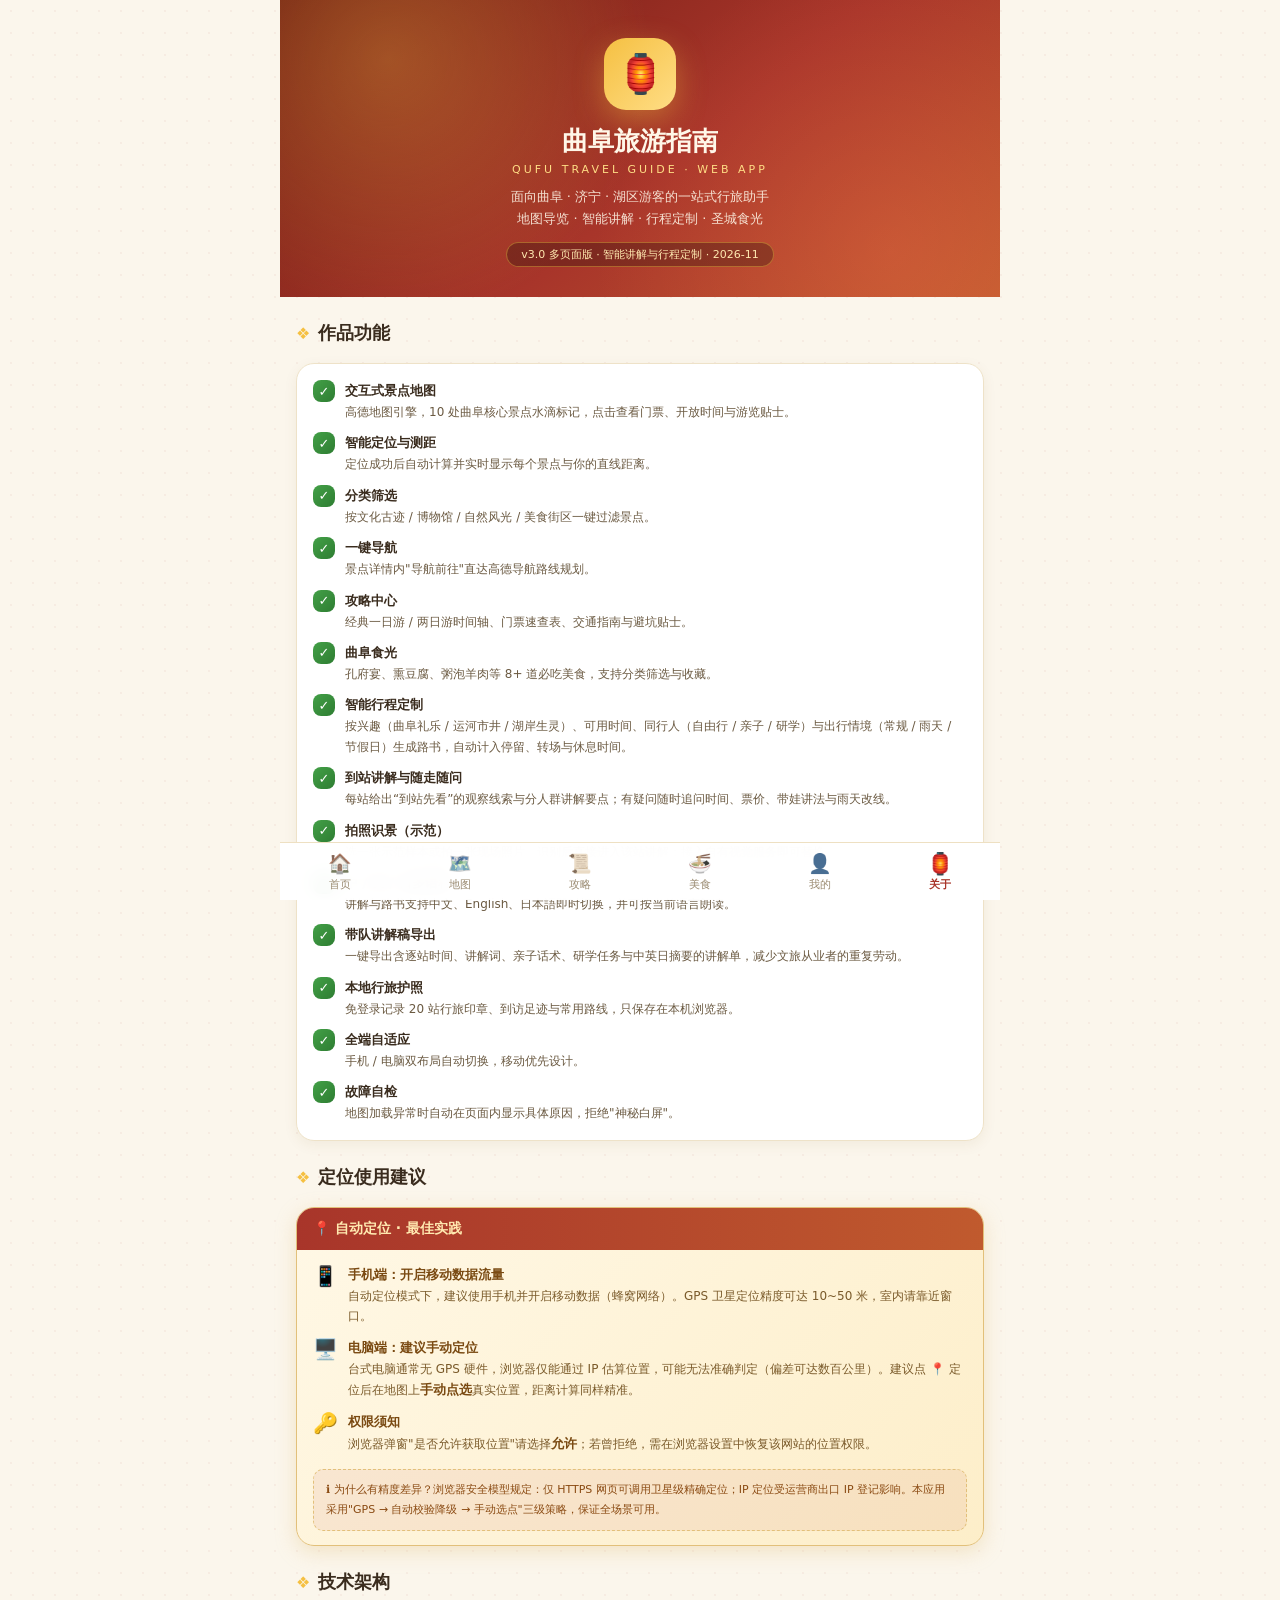
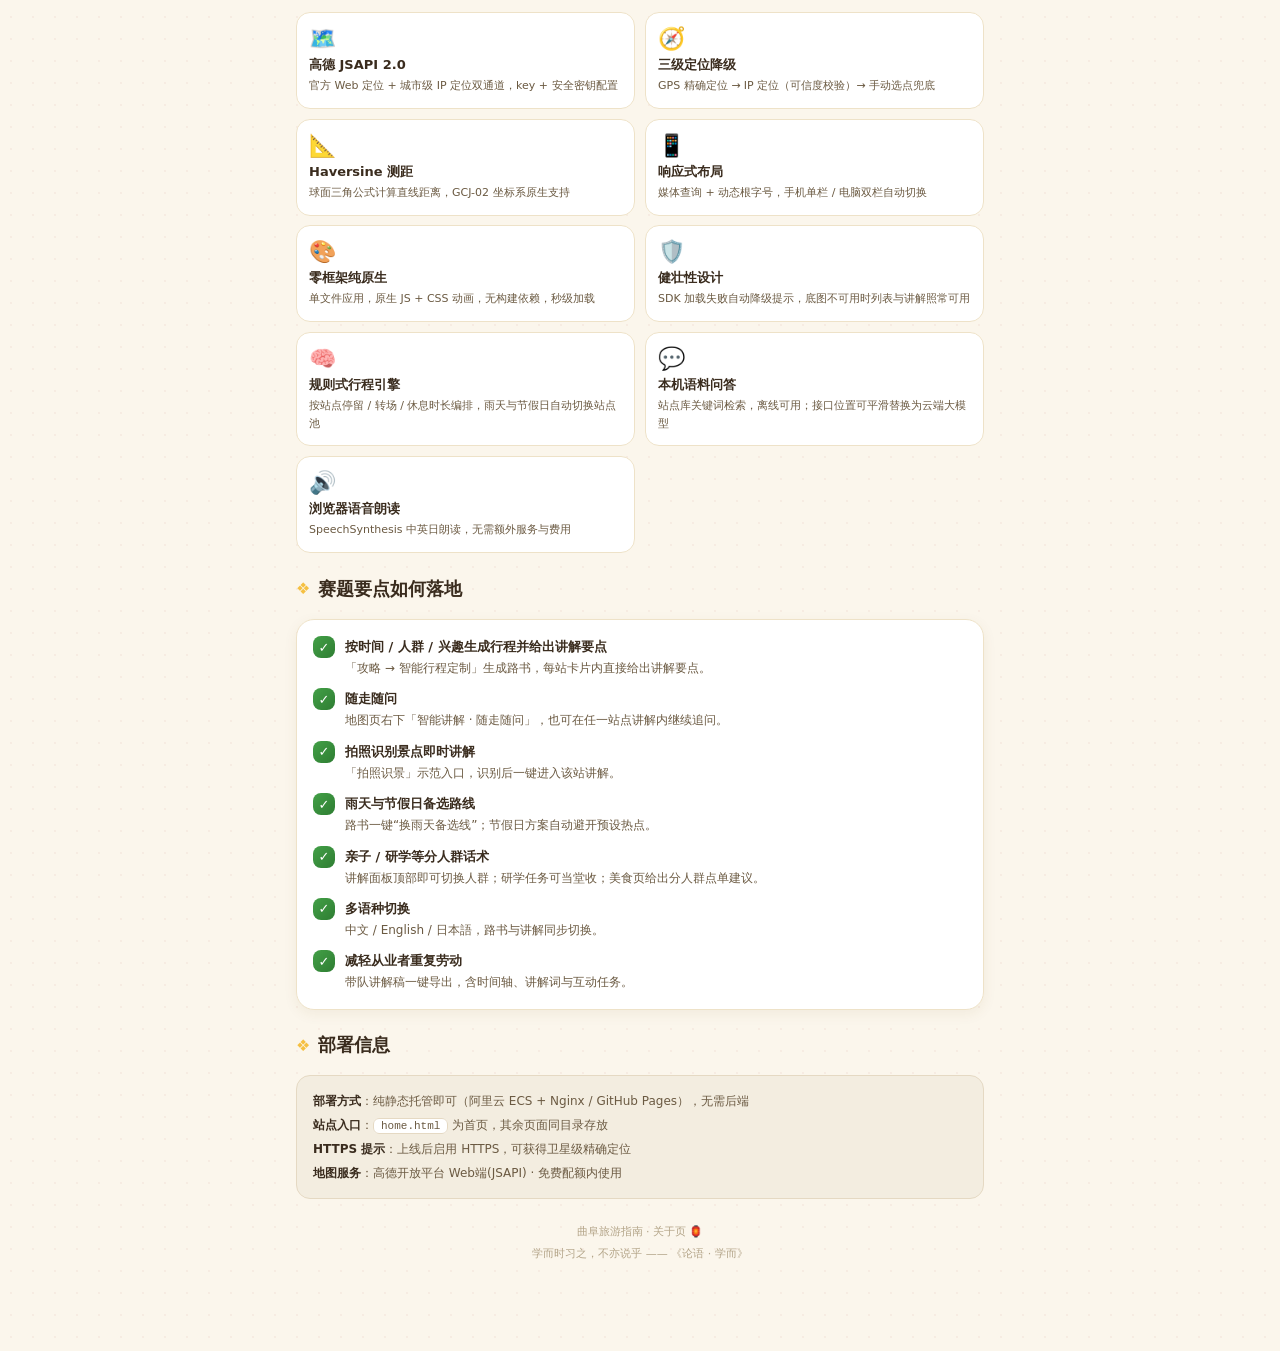
==== about.html @ 4a1972a7 "Add files via upload" ====
<!DOCTYPE html>
<html lang="zh-CN">
<head>
<meta charset="UTF-8">
<meta name="viewport" content="width=device-width,initial-scale=1,maximum-scale=1,user-scalable=no">
<title>关于作品 · 曲阜旅游指南</title>
<style>
  :root {
    --gold: #f5c042;
    --gold2: #ffdd85;
    --red: #a8352a;
    --ink: #3a2c1e;
    --paper: #fbf6ec;
  }
  * { margin: 0; padding: 0; box-sizing: border-box; -webkit-tap-highlight-color: transparent; }
  body {
    font-family: system-ui, -apple-system, "PingFang SC", "Microsoft YaHei", sans-serif;
    background: var(--paper); color: var(--ink);
    max-width: 560px; margin: 0 auto; min-height: 100vh; padding-bottom: 76px;
    background-image: radial-gradient(rgba(168, 53, 42, .05) 1px, transparent 1px);
    background-size: 22px 22px;
  }
  .hero {
    background: linear-gradient(140deg, #6e1a12, #a8352a 55%, #c05a2e);
    color: #fff7e8; padding: 38px 20px 30px; position: relative; overflow: hidden; text-align: center;
  }
  .hero::before {
    content: ""; position: absolute; inset: 0;
    background:
      radial-gradient(circle at 15% 20%, rgba(245, 192, 66, .3), transparent 40%),
      radial-gradient(circle at 85% 85%, rgba(255, 120, 80, .25), transparent 45%);
  }
  .hero > * { position: relative; }
  .hero .logo {
    width: 72px; height: 72px; margin: 0 auto; border-radius: 22px; font-size: 38px;
    display: grid; place-items: center;
    background: linear-gradient(135deg, var(--gold), var(--gold2));
    box-shadow: 0 10px 30px rgba(245, 192, 66, .4);
    animation: breathe 3s ease-in-out infinite;
  }
  @keyframes breathe { 0%,100% { transform: scale(1); } 50% { transform: scale(1.06); } }
  .hero h1 { margin-top: 14px; font-size: 26px; font-weight: 900; }
  .hero .en { margin-top: 4px; font-size: 11px; letter-spacing: 3px; color: var(--gold2); }
  .hero .desc { margin-top: 10px; font-size: 13px; opacity: .88; line-height: 1.7; }
  .hero .ver {
    display: inline-block; margin-top: 12px; font-size: 11px; padding: 4px 14px; border-radius: 999px;
    background: rgba(0, 0, 0, .25); border: 1px solid rgba(245, 192, 66, .4); color: #ffe9b0;
  }
  .sect { padding: 24px 16px 8px; display: flex; align-items: center; gap: 8px; }
  .sect h2 { font-size: 18px; font-weight: 900; }
  .sect .orn { color: var(--gold); }
  .card {
    margin: 10px 16px 0; background: #fff; border: 1px solid #eee2c8; border-radius: 18px;
    padding: 16px; box-shadow: 0 4px 14px rgba(120, 80, 30, .07); animation: pop .5s both;
  }
  @keyframes pop { from { transform: scale(.96); opacity: 0; } to { transform: scale(1); opacity: 1; } }
  .feat-list { display: grid; gap: 10px; }
  .feat-list .fi { display: flex; gap: 10px; align-items: flex-start; }
  .feat-list .fi .ck {
    flex: none; width: 22px; height: 22px; border-radius: 8px; display: grid; place-items: center;
    background: linear-gradient(135deg, #43a047, #2e7d32); color: #fff; font-size: 13px; font-weight: 900;
  }
  .feat-list .fi b { font-size: 13px; }
  .feat-list .fi p { font-size: 12px; color: #6b5a42; line-height: 1.7; margin-top: 2px; }
  /* 定位建议大卡 */
  .locbox {
    margin: 10px 16px 0; border-radius: 18px; overflow: hidden;
    background: linear-gradient(135deg, #fff8e6, #fdeec9); border: 1.5px solid #e2c07a;
    box-shadow: 0 6px 20px rgba(226, 192, 122, .35); animation: pop .5s .15s both;
  }
  .locbox .lh {
    padding: 12px 16px; display: flex; align-items: center; gap: 8px;
    background: linear-gradient(90deg, var(--red), #c05a2e); color: #ffe9b0; font-weight: 800; font-size: 14px;
  }
  .locbox .lb { padding: 14px 16px; display: grid; gap: 10px; }
  .locbox .li { display: flex; gap: 10px; }
  .locbox .li .e { flex: none; font-size: 20px; }
  .locbox .li b { font-size: 13px; color: #7a4a12; }
  .locbox .li p { font-size: 12px; color: #7a5a2a; line-height: 1.7; margin-top: 2px; }
  .locbox .why {
    margin: 0 16px 14px; padding: 10px 12px; border-radius: 10px; font-size: 11px; line-height: 1.8;
    background: rgba(168, 53, 42, .07); color: #8a4a12; border: 1px dashed #e2c07a;
  }
  /* 技术架构 */
  .tech { display: grid; grid-template-columns: 1fr 1fr; gap: 10px; margin: 10px 16px 0; }
  .tch {
    background: #fff; border: 1px solid #eee2c8; border-radius: 14px; padding: 13px 12px;
    animation: pop .5s both;
  }
  .tch .e { font-size: 22px; }
  .tch b { display: block; margin-top: 5px; font-size: 13px; }
  .tch p { margin-top: 3px; font-size: 11px; color: #6b5a42; line-height: 1.6; }
  .deploy {
    margin: 10px 16px 0; padding: 13px 16px; border-radius: 14px; font-size: 12px; line-height: 2;
    background: #f3ede0; border: 1px solid #e5d9c3; color: #6b5a42;
  }
  .deploy b { color: var(--ink); }
  .deploy code {
    background: #fff; padding: 1px 7px; border-radius: 6px; border: 1px solid #e5d9c3; font-size: 11px;
  }
  .foot-note { text-align: center; font-size: 11px; color: #b3a488; padding: 22px 0 10px; line-height: 2; }
  /* 底部导航 */
  .tabbar {
    position: fixed; bottom: 0; left: 50%; transform: translateX(-50%);
    width: 100%; max-width: 560px;
    display: grid; grid-template-columns: repeat(6, 1fr);
    background: rgba(255, 255, 255, .96); backdrop-filter: blur(10px);
    border-top: 1px solid #eee0c2; z-index: 99;
  }
  .tabbar a { text-align: center; padding: 9px 0 8px; text-decoration: none; color: #9a8a70; font-size: 11px; }
  .tabbar a span { display: block; font-size: 19px; margin-bottom: 2px; filter: grayscale(60%); }
  .tabbar a.on { color: var(--red); font-weight: 700; }
  .tabbar a.on span { filter: none; transform: scale(1.12); }
  @media (min-width: 1024px) {
    body { max-width: 720px; }
    .tabbar { max-width: 720px; }
  }
</style>
<link rel="stylesheet" href="./rufu.css">
<script defer src="./rufu.js"></script>
</head>
<body>

<header class="hero">
  <div class="logo">🏮</div>
  <h1>曲阜旅游指南</h1>
  <div class="en">QUFU TRAVEL GUIDE · WEB APP</div>
  <div class="desc">面向曲阜 · 济宁 · 湖区游客的一站式行旅助手<br>地图导览 · 智能讲解 · 行程定制 · 圣城食光</div>
  <div class="ver">v3.0 多页面版 · 智能讲解与行程定制 · 2026-11</div>
</header>

<div class="sect"><span class="orn">❖</span><h2>作品功能</h2></div>
<div class="card" style="animation-delay:.1s">
  <div class="feat-list">
    <div class="fi"><span class="ck">✓</span><div><b>交互式景点地图</b><p>高德地图引擎，10 处曲阜核心景点水滴标记，点击查看门票、开放时间与游览贴士。</p></div></div>
    <div class="fi"><span class="ck">✓</span><div><b>智能定位与测距</b><p>定位成功后自动计算并实时显示每个景点与你的直线距离。</p></div></div>
    <div class="fi"><span class="ck">✓</span><div><b>分类筛选</b><p>按文化古迹 / 博物馆 / 自然风光 / 美食街区一键过滤景点。</p></div></div>
    <div class="fi"><span class="ck">✓</span><div><b>一键导航</b><p>景点详情内"导航前往"直达高德导航路线规划。</p></div></div>
    <div class="fi"><span class="ck">✓</span><div><b>攻略中心</b><p>经典一日游 / 两日游时间轴、门票速查表、交通指南与避坑贴士。</p></div></div>
    <div class="fi"><span class="ck">✓</span><div><b>曲阜食光</b><p>孔府宴、熏豆腐、粥泡羊肉等 8+ 道必吃美食，支持分类筛选与收藏。</p></div></div>
    <div class="fi"><span class="ck">✓</span><div><b>智能行程定制</b><p>按兴趣（曲阜礼乐 / 运河市井 / 湖岸生灵）、可用时间、同行人（自由行 / 亲子 / 研学）与出行情境（常规 / 雨天 / 节假日）生成路书，自动计入停留、转场与休息时间。</p></div></div>
    <div class="fi"><span class="ck">✓</span><div><b>到站讲解与随走随问</b><p>每站给出“到站先看”的观察线索与分人群讲解要点；有疑问随时追问时间、票价、带娃讲法与雨天改线。</p></div></div>
    <div class="fi"><span class="ck">✓</span><div><b>拍照识景（示范）</b><p>选一张示范样本或拍一张现场照片，识别后直接进入该站讲解；接入自有视觉服务即可替换。</p></div></div>
    <div class="fi"><span class="ck">✓</span><div><b>中 / 英 / 日多语种</b><p>讲解与路书支持中文、English、日本語即时切换，并可按当前语言朗读。</p></div></div>
    <div class="fi"><span class="ck">✓</span><div><b>带队讲解稿导出</b><p>一键导出含逐站时间、讲解词、亲子话术、研学任务与中英日摘要的讲解单，减少文旅从业者的重复劳动。</p></div></div>
    <div class="fi"><span class="ck">✓</span><div><b>本地行旅护照</b><p>免登录记录 20 站行旅印章、到访足迹与常用路线，只保存在本机浏览器。</p></div></div>
    <div class="fi"><span class="ck">✓</span><div><b>全端自适应</b><p>手机 / 电脑双布局自动切换，移动优先设计。</p></div></div>
    <div class="fi"><span class="ck">✓</span><div><b>故障自检</b><p>地图加载异常时自动在页面内显示具体原因，拒绝"神秘白屏"。</p></div></div>
  </div>
</div>

<div class="sect"><span class="orn">❖</span><h2>定位使用建议</h2></div>
<div class="locbox">
  <div class="lh">📍 自动定位 · 最佳实践</div>
  <div class="lb">
    <div class="li"><span class="e">📱</span><div><b>手机端：开启移动数据流量</b><p>自动定位模式下，建议使用手机并开启移动数据（蜂窝网络）。GPS 卫星定位精度可达 10~50 米，室内请靠近窗口。</p></div></div>
    <div class="li"><span class="e">🖥️</span><div><b>电脑端：建议手动定位</b><p>台式电脑通常无 GPS 硬件，浏览器仅能通过 IP 估算位置，可能无法准确判定（偏差可达数百公里）。建议点 📍 定位后在地图上<b>手动点选</b>真实位置，距离计算同样精准。</p></div></div>
    <div class="li"><span class="e">🔑</span><div><b>权限须知</b><p>浏览器弹窗"是否允许获取位置"请选择<b>允许</b>；若曾拒绝，需在浏览器设置中恢复该网站的位置权限。</p></div></div>
  </div>
  <div class="why">ℹ️ 为什么有精度差异？浏览器安全模型规定：仅 HTTPS 网页可调用卫星级精确定位；IP 定位受运营商出口 IP 登记影响。本应用采用"GPS → 自动校验降级 → 手动选点"三级策略，保证全场景可用。</div>
</div>

<div class="sect"><span class="orn">❖</span><h2>技术架构</h2></div>
<div class="tech">
  <div class="tch" style="animation-delay:.1s"><span class="e">🗺️</span><b>高德 JSAPI 2.0</b><p>官方 Web 定位 + 城市级 IP 定位双通道，key + 安全密钥配置</p></div>
  <div class="tch" style="animation-delay:.16s"><span class="e">🧭</span><b>三级定位降级</b><p>GPS 精确定位 → IP 定位（可信度校验）→ 手动选点兜底</p></div>
  <div class="tch" style="animation-delay:.22s"><span class="e">📐</span><b>Haversine 测距</b><p>球面三角公式计算直线距离，GCJ-02 坐标系原生支持</p></div>
  <div class="tch" style="animation-delay:.28s"><span class="e">📱</span><b>响应式布局</b><p>媒体查询 + 动态根字号，手机单栏 / 电脑双栏自动切换</p></div>
  <div class="tch" style="animation-delay:.34s"><span class="e">🎨</span><b>零框架纯原生</b><p>单文件应用，原生 JS + CSS 动画，无构建依赖，秒级加载</p></div>
  <div class="tch" style="animation-delay:.4s"><span class="e">🛡️</span><b>健壮性设计</b><p>SDK 加载失败自动降级提示，底图不可用时列表与讲解照常可用</p></div>
  <div class="tch" style="animation-delay:.46s"><span class="e">🧠</span><b>规则式行程引擎</b><p>按站点停留 / 转场 / 休息时长编排，雨天与节假日自动切换站点池</p></div>
  <div class="tch" style="animation-delay:.52s"><span class="e">💬</span><b>本机语料问答</b><p>站点库关键词检索，离线可用；接口位置可平滑替换为云端大模型</p></div>
  <div class="tch" style="animation-delay:.58s"><span class="e">🔊</span><b>浏览器语音朗读</b><p>SpeechSynthesis 中英日朗读，无需额外服务与费用</p></div>
</div>

<div class="sect"><span class="orn">❖</span><h2>赛题要点如何落地</h2></div>
<div class="card" style="animation-delay:.2s">
  <div class="feat-list">
    <div class="fi"><span class="ck">✓</span><div><b>按时间 / 人群 / 兴趣生成行程并给出讲解要点</b><p>「攻略 → 智能行程定制」生成路书，每站卡片内直接给出讲解要点。</p></div></div>
    <div class="fi"><span class="ck">✓</span><div><b>随走随问</b><p>地图页右下「智能讲解 · 随走随问」，也可在任一站点讲解内继续追问。</p></div></div>
    <div class="fi"><span class="ck">✓</span><div><b>拍照识别景点即时讲解</b><p>「拍照识景」示范入口，识别后一键进入该站讲解。</p></div></div>
    <div class="fi"><span class="ck">✓</span><div><b>雨天与节假日备选路线</b><p>路书一键“换雨天备选线”；节假日方案自动避开预设热点。</p></div></div>
    <div class="fi"><span class="ck">✓</span><div><b>亲子 / 研学等分人群话术</b><p>讲解面板顶部即可切换人群；研学任务可当堂收；美食页给出分人群点单建议。</p></div></div>
    <div class="fi"><span class="ck">✓</span><div><b>多语种切换</b><p>中文 / English / 日本語，路书与讲解同步切换。</p></div></div>
    <div class="fi"><span class="ck">✓</span><div><b>减轻从业者重复劳动</b><p>带队讲解稿一键导出，含时间轴、讲解词与互动任务。</p></div></div>
  </div>
</div>

<div class="sect"><span class="orn">❖</span><h2>部署信息</h2></div>
<div class="deploy">
  <b>部署方式</b>：纯静态托管即可（阿里云 ECS + Nginx / GitHub Pages），无需后端<br>
  <b>站点入口</b>：<code>home.html</code> 为首页，其余页面同目录存放<br>
  <b>HTTPS 提示</b>：上线后启用 HTTPS，可获得卫星级精确定位<br>
  <b>地图服务</b>：高德开放平台 Web端(JSAPI) · 免费配额内使用
</div>

<div class="foot-note">
  曲阜旅游指南 · 关于页 🏮<br>
  学而时习之，不亦说乎 —— 《论语 · 学而》
</div>

<nav class="tabbar">
  <a href="./home.html"><span>🏠</span>首页</a>
  <a href="./map.html"><span>🗺️</span>地图</a>
  <a href="./guide.html"><span>📜</span>攻略</a>
  <a href="./food.html"><span>🍜</span>美食</a>
  <a href="./me.html"><span>👤</span>我的</a>
  <a class="on" href="./about.html"><span>🏮</span>关于</a>
</nav>

</body>
</html>
---- rufu.css ----
/* ============================================================
   运河儒风 · 智能讲解与行程定制
   配色继承原版红金体系，仅新增 rf- 前缀组件，不改动原有样式
   ============================================================ */
:root {
  --rf-ink: var(--ink, #231a1a);
  --rf-red-deep: var(--red-deep, #8f1d22);
  --rf-red: var(--red, #b8352e);
  --rf-gold: var(--gold, #f5c042);
  --rf-gold-deep: var(--gold-deep, #c9932a);
  --rf-paper: var(--paper, #fbf6ec);
  --rf-shadow: 0 6px 24px rgba(35, 26, 26, .14);
}

@keyframes rfUp { from { opacity: 0; transform: translateY(14px); } to { opacity: 1; transform: none; } }
@keyframes rfPulse { 0%, 100% { box-shadow: 0 0 0 0 rgba(245, 192, 66, .55); } 50% { box-shadow: 0 0 0 12px rgba(245, 192, 66, 0); } }
@keyframes rfShine { from { background-position: -160% 0; } to { background-position: 260% 0; } }
@keyframes rfDot { 0%, 80%, 100% { opacity: .25; } 40% { opacity: 1; } }

.rf-in { animation: rfUp .5s both; }

/* ---------- 板块标题 ---------- */
.rf-head {
  display: flex; align-items: center; gap: 8px;
  margin: 22px 16px 10px; color: var(--rf-red-deep);
}
.rf-head .orn { color: var(--rf-gold-deep); font-size: 13px; }
.rf-head h2 { font-size: 18px; letter-spacing: 1px; font-family: "STKaiti", "KaiTi", serif; }
.rf-head .aside { margin-left: auto; font-size: 11px; color: #9c8a6a; }

/* ---------- 通用面板 ---------- */
.rf-panel {
  margin: 0 16px; padding: 16px;
  background: #fff;
  border: 1px solid rgba(201, 147, 42, .35);
  border-radius: 16px;
  box-shadow: var(--rf-shadow);
  position: relative;
  overflow: hidden;
}
.rf-panel::before {
  content: ""; position: absolute; inset: 0 auto 0 0; width: 4px;
  background: linear-gradient(180deg, var(--rf-red), var(--rf-gold));
}
.rf-panel + .rf-panel { margin-top: 12px; }
.rf-panel h3 { font-size: 15px; margin-bottom: 4px; }
.rf-muted { font-size: 12px; color: #8a7c66; line-height: 1.7; }
.rf-note {
  margin-top: 12px; padding: 10px 12px; font-size: 11.5px; line-height: 1.7;
  color: #7c6b52; background: rgba(245, 192, 66, .12);
  border-left: 3px solid var(--rf-gold); border-radius: 0 8px 8px 0;
}

/* ---------- 表单 ---------- */
.rf-form { display: grid; grid-template-columns: repeat(2, minmax(0, 1fr)); gap: 10px; margin-top: 12px; }
.rf-field { display: flex; flex-direction: column; gap: 5px; }
.rf-field > span { font-size: 11.5px; color: #96866c; letter-spacing: .5px; }
.rf-field select, .rf-field input {
  width: 100%; padding: 10px 12px; font: inherit; font-size: 13.5px;
  color: var(--rf-ink); background: var(--rf-paper);
  border: 1px solid rgba(201, 147, 42, .45); border-radius: 10px;
  -webkit-appearance: none; appearance: none;
}
.rf-field select:focus, .rf-field input:focus { outline: 2px solid rgba(184, 53, 46, .35); }

/* ---------- 按钮 ---------- */
.rf-btn {
  display: inline-flex; align-items: center; justify-content: center; gap: 6px;
  padding: 11px 16px; font: inherit; font-size: 13.5px; font-weight: 600;
  color: #fff; text-decoration: none; border: 0; border-radius: 999px; cursor: pointer;
  background: linear-gradient(135deg, var(--rf-red-deep), var(--rf-red));
  box-shadow: 0 4px 14px rgba(143, 29, 34, .28);
  transition: transform .18s, box-shadow .18s;
}
.rf-btn:active { transform: scale(.97); }
.rf-btn.ghost {
  color: var(--rf-red-deep); background: #fff;
  border: 1px solid rgba(184, 53, 46, .4); box-shadow: none;
}
.rf-btn.gold {
  color: #4a2f00; background: linear-gradient(135deg, var(--rf-gold), #ffd97a);
  box-shadow: 0 4px 14px rgba(201, 147, 42, .3);
}
.rf-btn.mini { padding: 7px 12px; font-size: 12px; }
.rf-actions { display: flex; flex-wrap: wrap; gap: 8px; margin-top: 14px; }
.rf-go {
  grid-column: 1 / -1;
  padding: 13px; font-size: 15px; border-radius: 12px; position: relative; overflow: hidden;
}
.rf-go::after {
  content: ""; position: absolute; inset: 0;
  background: linear-gradient(100deg, transparent 20%, rgba(255, 255, 255, .45), transparent 80%);
  background-size: 200% 100%; animation: rfShine 2.6s linear infinite;
}

/* ---------- 快捷条件 ---------- */
.rf-quicks { display: flex; flex-wrap: wrap; gap: 6px; margin-top: 10px; }
.rf-chip {
  padding: 6px 12px; font-size: 12px; cursor: pointer;
  color: #8a5a2b; background: rgba(245, 192, 66, .14);
  border: 1px solid rgba(201, 147, 42, .5); border-radius: 999px;
  transition: all .2s;
}
.rf-chip.on { color: #fff; background: linear-gradient(135deg, var(--rf-red-deep), var(--rf-red)); border-color: transparent; }

/* ---------- 路书摘要 ---------- */
.rf-sum {
  display: flex; flex-wrap: wrap; gap: 8px; margin: 0 0 12px;
}
.rf-sum span {
  flex: 1 1 auto; min-width: 84px; padding: 10px 8px; text-align: center;
  background: linear-gradient(180deg, rgba(245, 192, 66, .18), rgba(245, 192, 66, .04));
  border: 1px solid rgba(201, 147, 42, .3); border-radius: 12px;
}
.rf-sum b { display: block; font-size: 17px; color: var(--rf-red-deep); }
.rf-sum i { font-style: normal; font-size: 11px; color: #8a7c66; }

/* ---------- 时间轴站点 ---------- */
.rf-tl { list-style: none; position: relative; padding-left: 26px; margin-top: 6px; }
.rf-tl::before {
  content: ""; position: absolute; left: 9px; top: 8px; bottom: 8px; width: 2px;
  background: linear-gradient(180deg, var(--rf-red), var(--rf-gold));
  opacity: .5;
}
.rf-stop {
  position: relative; margin-bottom: 12px; padding: 12px 14px;
  background: #fff; border: 1px solid rgba(201, 147, 42, .3); border-radius: 14px;
  box-shadow: 0 3px 12px rgba(35, 26, 26, .06);
}
.rf-stop::before {
  content: attr(data-i); position: absolute; left: -26px; top: 14px;
  width: 22px; height: 22px; line-height: 22px; text-align: center;
  font-size: 11px; font-weight: 700; color: #fff;
  background: linear-gradient(135deg, var(--rf-red-deep), var(--rf-red));
  border-radius: 50%; box-shadow: 0 0 0 3px rgba(245, 192, 66, .35);
}
.rf-stop h4 { font-size: 14.5px; display: flex; align-items: center; gap: 6px; }
.rf-stop h4 em { font-style: normal; font-size: 11px; font-weight: 500; color: #a08a63; margin-left: auto; }
.rf-tags { display: flex; flex-wrap: wrap; gap: 5px; margin: 7px 0; }
.rf-tag {
  padding: 3px 9px; font-size: 11px; border-radius: 999px;
  color: var(--rf-red-deep); background: rgba(184, 53, 46, .08);
  border: 1px solid rgba(184, 53, 46, .18);
}
.rf-tag.gold { color: #8a5a2b; background: rgba(245, 192, 66, .18); border-color: rgba(201, 147, 42, .35); }
.rf-stop p { font-size: 12.5px; line-height: 1.75; color: #4d4237; }

/* ---------- 讲解卡 ---------- */
.rf-say {
  margin-top: 9px; padding: 10px 12px; font-size: 12.5px; line-height: 1.8;
  color: #40342a; background: linear-gradient(135deg, rgba(143, 29, 34, .05), rgba(245, 192, 66, .1));
  border-radius: 10px; border: 1px dashed rgba(201, 147, 42, .5);
}
.rf-say b { color: var(--rf-red-deep); }
.rf-ask-row { display: flex; gap: 8px; margin-top: 10px; }
.rf-ask-row input { flex: 1; padding: 10px 12px; font: inherit; font-size: 13px; border: 1px solid rgba(201, 147, 42, .45); border-radius: 10px; background: var(--rf-paper); }
.rf-ans { margin-top: 10px; font-size: 12.5px; line-height: 1.85; }
.rf-ans .rf-dots { display: inline-block; }
.rf-ans .rf-dots i { display: inline-block; width: 5px; height: 5px; margin-left: 3px; background: var(--rf-gold-deep); border-radius: 50%; animation: rfDot 1.2s infinite; }
.rf-ans .rf-dots i:nth-child(2) { animation-delay: .2s; }
.rf-ans .rf-dots i:nth-child(3) { animation-delay: .4s; }

/* ---------- 分段切换 ---------- */
.rf-seg { display: flex; gap: 6px; flex-wrap: wrap; margin: 8px 0 4px; }
.rf-seg button {
  flex: 1 1 auto; padding: 8px 10px; font: inherit; font-size: 12.5px; cursor: pointer;
  color: #8a6a3b; background: #fff; border: 1px solid rgba(201, 147, 42, .45); border-radius: 10px;
}
.rf-seg button.on { color: #fff; background: linear-gradient(135deg, var(--rf-red-deep), var(--rf-red)); border-color: transparent; }

/* ---------- 收藏与进度 ---------- */
.rf-fav {
  margin-left: auto; padding: 4px 10px; font: inherit; font-size: 11.5px; cursor: pointer;
  color: var(--rf-gold-deep); background: #fff; border: 1px solid rgba(201, 147, 42, .5); border-radius: 999px;
}
.rf-fav.on { color: #fff; background: linear-gradient(135deg, var(--rf-gold-deep), var(--rf-gold)); border-color: transparent; }
.rf-bar { height: 8px; border-radius: 999px; background: rgba(143, 29, 34, .12); overflow: hidden; }
.rf-bar > i { display: block; height: 100%; width: 0; border-radius: 999px; background: linear-gradient(90deg, var(--rf-red), var(--rf-gold)); transition: width .6s; }
.rf-rows { margin-top: 10px; font-size: 12.5px; line-height: 2; color: #4d4237; }
.rf-rows em { font-style: normal; color: #a08a63; font-size: 11.5px; }

/* ---------- 拍照识景（示范样本） ---------- */
.rf-shots { display: grid; grid-template-columns: repeat(3, 1fr); gap: 8px; margin-top: 10px; }
.rf-shot {
  padding: 12px 6px; text-align: center; cursor: pointer; font-size: 11.5px; color: #6b5b45;
  background: linear-gradient(160deg, rgba(143, 29, 34, .08), rgba(245, 192, 66, .18));
  border: 1px solid rgba(201, 147, 42, .35); border-radius: 12px;
}
.rf-shot span { display: block; font-size: 26px; margin-bottom: 4px; }
.rf-shot.picked { outline: 2px solid var(--rf-red); }

/* ---------- 底部弹层 ---------- */
.rf-mask {
  position: fixed; inset: 0; z-index: 90; display: none;
  background: rgba(28, 18, 12, .5); backdrop-filter: blur(2px);
}
.rf-mask.show { display: block; animation: rfUp .22s; }
.rf-sheet {
  position: fixed; left: 0; right: 0; bottom: 0; z-index: 91;
  max-height: 86vh; overflow-y: auto; display: none;
  padding: 18px 18px calc(env(safe-area-inset-bottom) + 18px);
  background: var(--rf-paper); border-radius: 22px 22px 0 0;
  box-shadow: 0 -10px 40px rgba(35, 26, 26, .3);
}
.rf-sheet.show { display: block; animation: rfUp .3s; }
.rf-sheet h2 { font-size: 18px; font-family: "STKaiti", "KaiTi", serif; letter-spacing: 1px; }
.rf-sheet .rf-x {
  position: absolute; right: 12px; top: 12px; width: 32px; height: 32px;
  font: inherit; font-size: 15px; color: #8a7c66; cursor: pointer;
  background: #fff; border: 1px solid rgba(201, 147, 42, .4); border-radius: 50%;
}
.rf-seal {
  display: inline-block; margin-left: 8px; padding: 2px 8px; vertical-align: middle;
  font-size: 10.5px; color: #fff; letter-spacing: 1px;
  background: linear-gradient(135deg, var(--rf-red-deep), var(--rf-red)); border-radius: 4px;
}

/* ---------- 悬浮入口 ---------- */
.rf-fab {
  position: fixed; right: 14px; bottom: calc(env(safe-area-inset-bottom) + 84px); z-index: 40;
  padding: 13px 18px; font: inherit; font-size: 13.5px; font-weight: 600; color: #fff; cursor: pointer;
  background: linear-gradient(135deg, var(--rf-red-deep), var(--rf-red) 55%, var(--rf-gold-deep));
  border: 0; border-radius: 999px; box-shadow: 0 8px 22px rgba(143, 29, 34, .38);
  animation: rfPulse 2.8s infinite;
}
.rf-fab:active { transform: scale(.96); }

/* ---------- 首页新增卡片 ---------- */
.rf-newcard { position: relative; }
.rf-newcard::after {
  content: "NEW"; position: absolute; right: 12px; top: 12px;
  padding: 2px 7px; font-size: 10px; color: #fff; letter-spacing: 1px;
  background: linear-gradient(135deg, var(--rf-red-deep), var(--rf-gold-deep)); border-radius: 999px;
}

@media (min-width: 1024px) {
  .rf-sheet {
    left: 50%; right: auto; bottom: auto; top: 50%;
    width: 720px; max-height: 82vh;
    transform: translate(-50%, -50%); border-radius: 22px;
  }
  .rf-shots { grid-template-columns: repeat(6, 1fr); }
}
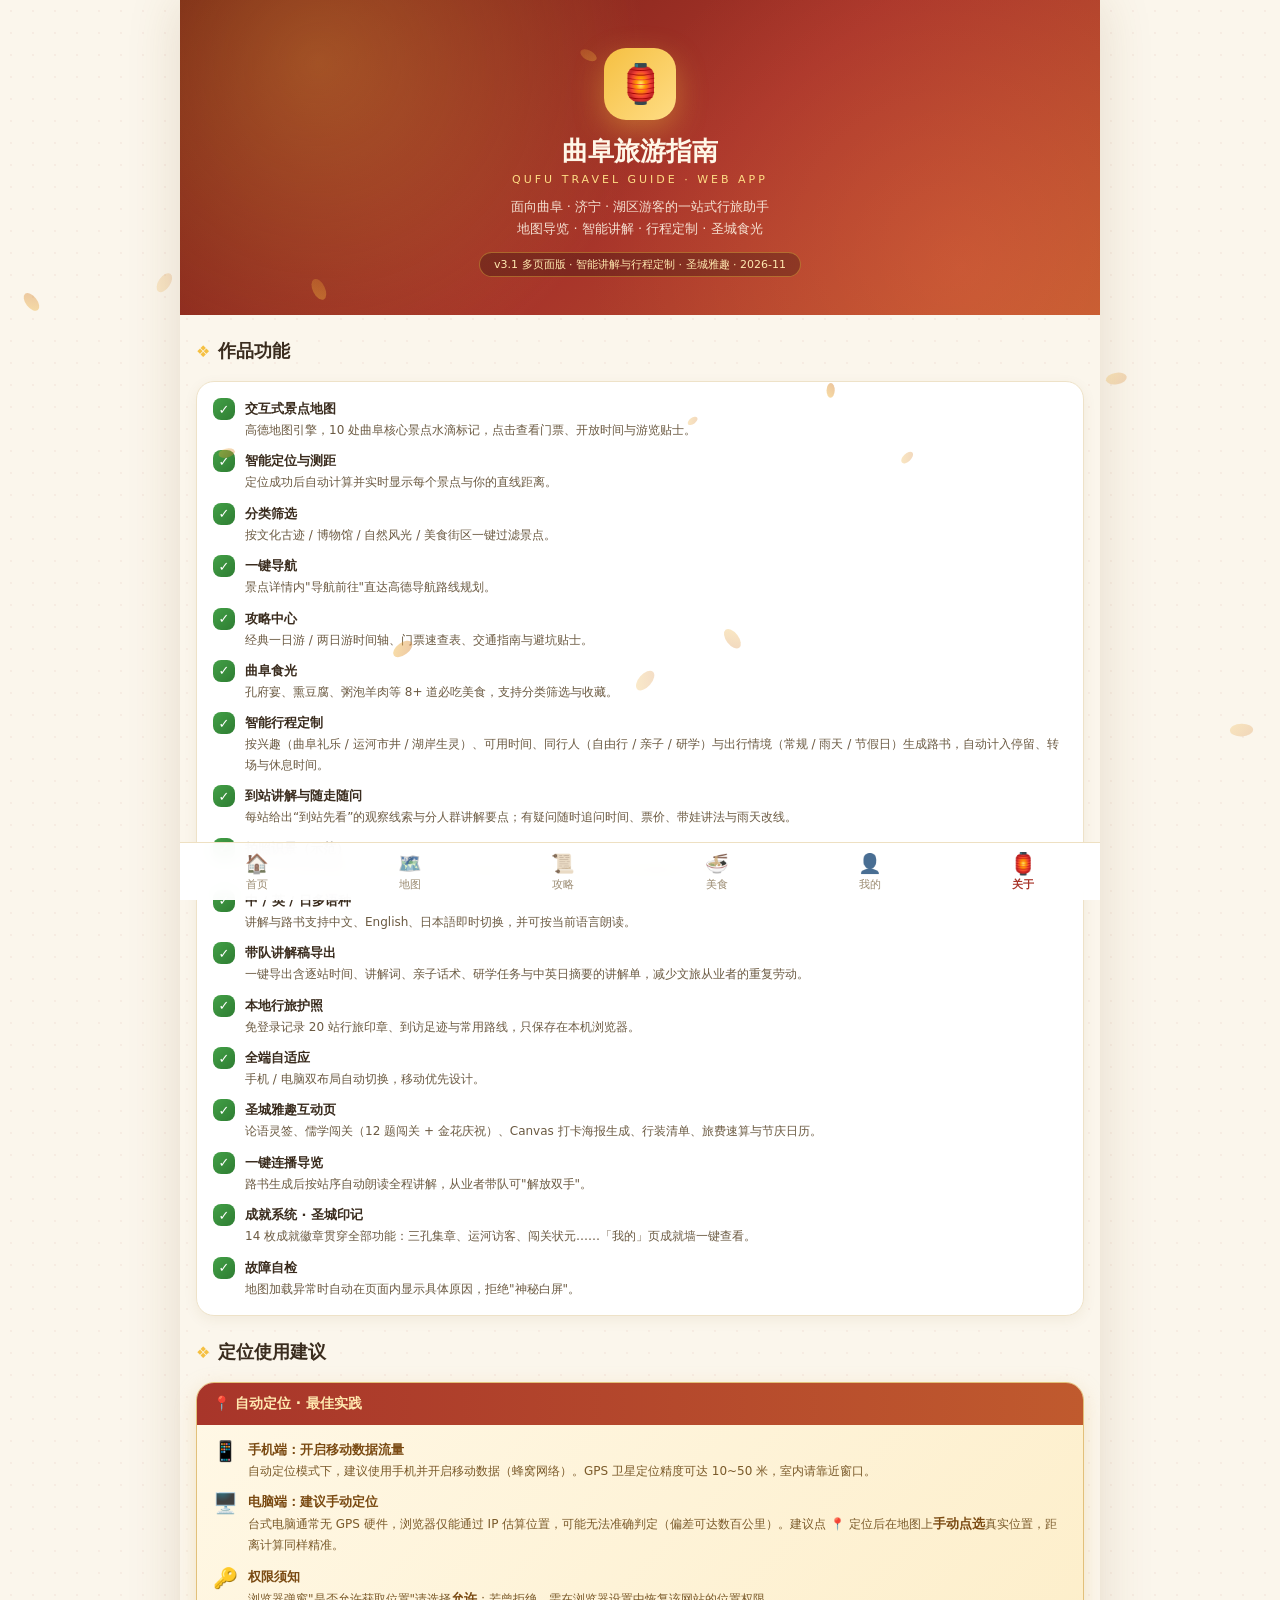
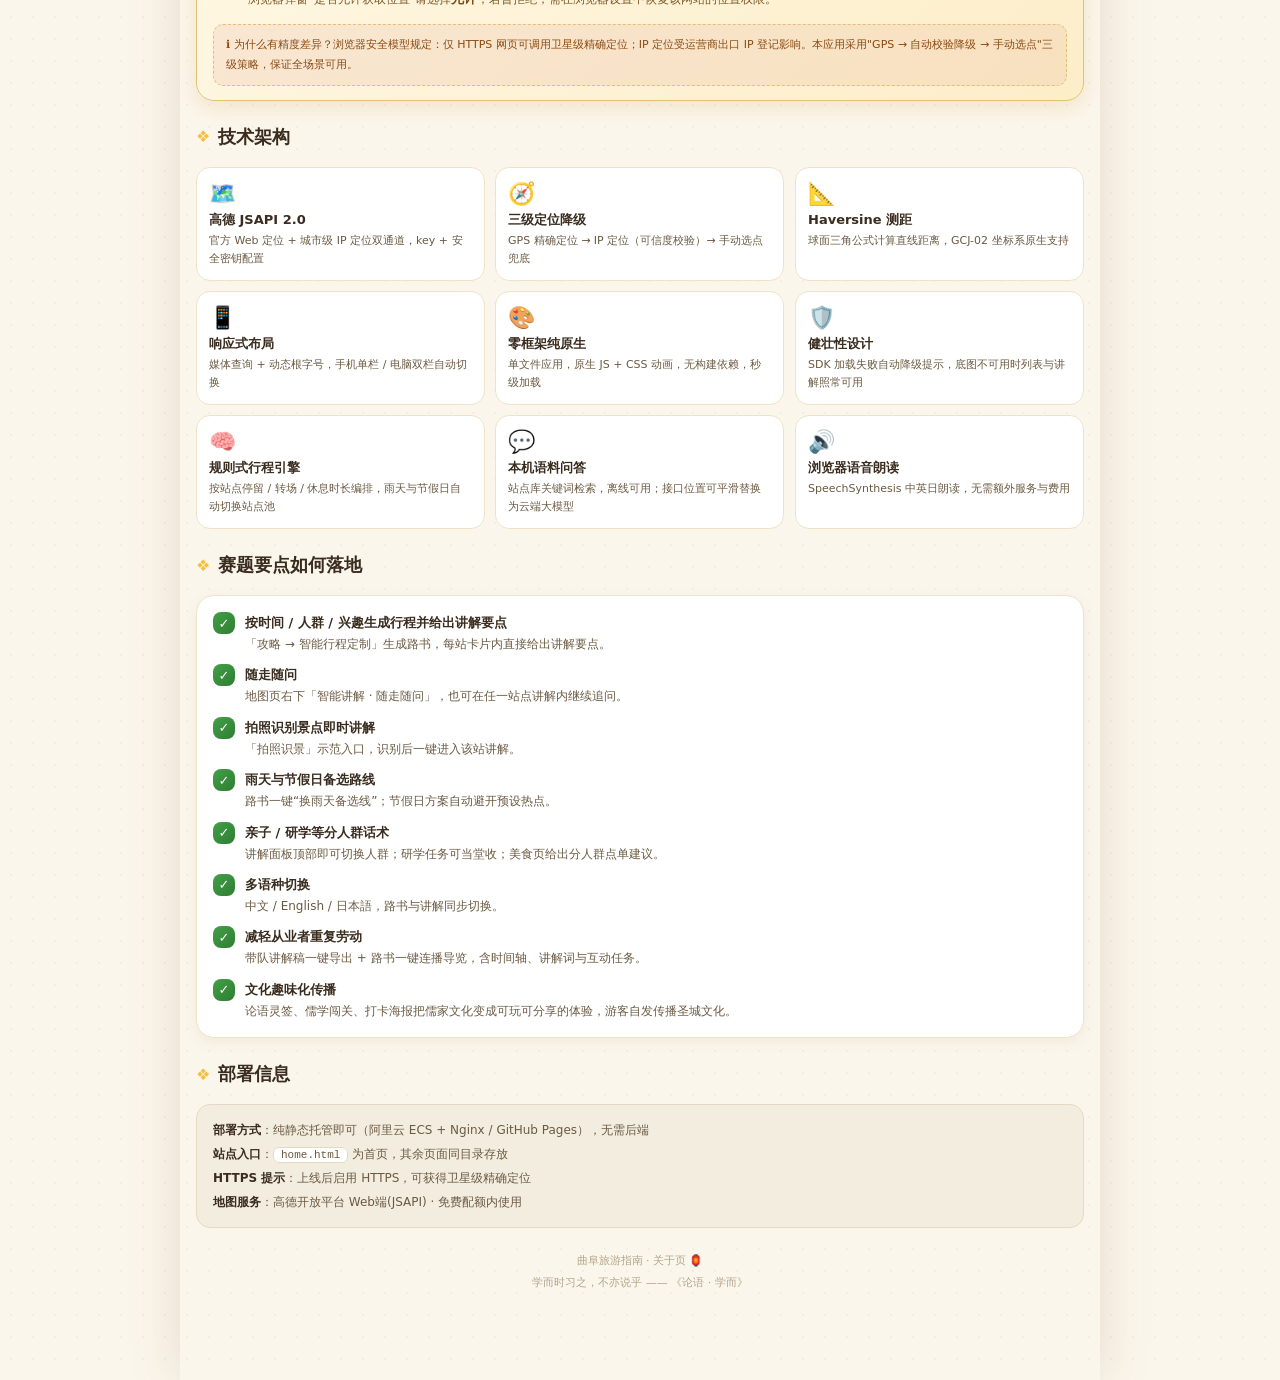
==== commit f0beb276: "Add files via upload" ====
--- a/about.html
+++ b/about.html
@@ -112,8 +112,10 @@
   .tabbar a.on { color: var(--red); font-weight: 700; }
   .tabbar a.on span { filter: none; transform: scale(1.12); }
   @media (min-width: 1024px) {
-    body { max-width: 720px; }
-    .tabbar { max-width: 720px; }
+    body { max-width: 920px; }
+    .tabbar { max-width: 920px; }
+    .tech { grid-template-columns: repeat(3, 1fr); }
+    .hero { padding: 48px 32px 38px; }
   }
 </style>
 <link rel="stylesheet" href="./rufu.css">
@@ -126,7 +128,7 @@
   <h1>曲阜旅游指南</h1>
   <div class="en">QUFU TRAVEL GUIDE · WEB APP</div>
   <div class="desc">面向曲阜 · 济宁 · 湖区游客的一站式行旅助手<br>地图导览 · 智能讲解 · 行程定制 · 圣城食光</div>
-  <div class="ver">v3.0 多页面版 · 智能讲解与行程定制 · 2026-11</div>
+  <div class="ver">v3.1 多页面版 · 智能讲解与行程定制 · 圣城雅趣 · 2026-11</div>
 </header>
 
 <div class="sect"><span class="orn">❖</span><h2>作品功能</h2></div>
@@ -145,6 +147,9 @@
     <div class="fi"><span class="ck">✓</span><div><b>带队讲解稿导出</b><p>一键导出含逐站时间、讲解词、亲子话术、研学任务与中英日摘要的讲解单，减少文旅从业者的重复劳动。</p></div></div>
     <div class="fi"><span class="ck">✓</span><div><b>本地行旅护照</b><p>免登录记录 20 站行旅印章、到访足迹与常用路线，只保存在本机浏览器。</p></div></div>
     <div class="fi"><span class="ck">✓</span><div><b>全端自适应</b><p>手机 / 电脑双布局自动切换，移动优先设计。</p></div></div>
+    <div class="fi"><span class="ck">✓</span><div><b>圣城雅趣互动页</b><p>论语灵签、儒学闯关（12 题闯关 + 金花庆祝）、Canvas 打卡海报生成、行装清单、旅费速算与节庆日历。</p></div></div>
+    <div class="fi"><span class="ck">✓</span><div><b>一键连播导览</b><p>路书生成后按站序自动朗读全程讲解，从业者带队可"解放双手"。</p></div></div>
+    <div class="fi"><span class="ck">✓</span><div><b>成就系统 · 圣城印记</b><p>14 枚成就徽章贯穿全部功能：三孔集章、运河访客、闯关状元……「我的」页成就墙一键查看。</p></div></div>
     <div class="fi"><span class="ck">✓</span><div><b>故障自检</b><p>地图加载异常时自动在页面内显示具体原因，拒绝"神秘白屏"。</p></div></div>
   </div>
 </div>
@@ -182,7 +187,8 @@
     <div class="fi"><span class="ck">✓</span><div><b>雨天与节假日备选路线</b><p>路书一键“换雨天备选线”；节假日方案自动避开预设热点。</p></div></div>
     <div class="fi"><span class="ck">✓</span><div><b>亲子 / 研学等分人群话术</b><p>讲解面板顶部即可切换人群；研学任务可当堂收；美食页给出分人群点单建议。</p></div></div>
     <div class="fi"><span class="ck">✓</span><div><b>多语种切换</b><p>中文 / English / 日本語，路书与讲解同步切换。</p></div></div>
-    <div class="fi"><span class="ck">✓</span><div><b>减轻从业者重复劳动</b><p>带队讲解稿一键导出，含时间轴、讲解词与互动任务。</p></div></div>
+    <div class="fi"><span class="ck">✓</span><div><b>减轻从业者重复劳动</b><p>带队讲解稿一键导出 + 路书一键连播导览，含时间轴、讲解词与互动任务。</p></div></div>
+    <div class="fi"><span class="ck">✓</span><div><b>文化趣味化传播</b><p>论语灵签、儒学闯关、打卡海报把儒家文化变成可玩可分享的体验，游客自发传播圣城文化。</p></div></div>
   </div>
 </div>
 
--- a/rufu.css
+++ b/rufu.css
@@ -229,6 +229,7 @@
 .rf-newcard { position: relative; }
 .rf-newcard::after {
   content: "NEW"; position: absolute; right: 12px; top: 12px;
+  width: auto; height: auto; line-height: 1.4;
   padding: 2px 7px; font-size: 10px; color: #fff; letter-spacing: 1px;
   background: linear-gradient(135deg, var(--rf-red-deep), var(--rf-gold-deep)); border-radius: 999px;
 }
@@ -241,3 +242,66 @@
   }
   .rf-shots { grid-template-columns: repeat(6, 1fr); }
 }
+
+/* ============================================================
+   v3.1 新增：成就 Toast / 成就墙 / 金叶飘落 / 连播状态
+   ============================================================ */
+.rf-toast {
+  position: fixed; top: calc(env(safe-area-inset-top, 0px) + 14px); left: 50%;
+  transform: translateX(-50%) translateY(-18px);
+  z-index: 400; max-width: 86%;
+  padding: 11px 20px; text-align: center;
+  font-size: 13px; line-height: 1.7; color: #4a2f00;
+  background: linear-gradient(135deg, var(--rf-gold), #ffd97a);
+  border: 1.5px solid rgba(201, 147, 42, .8);
+  border-radius: 14px;
+  box-shadow: 0 10px 30px rgba(120, 80, 10, .35);
+  opacity: 0; pointer-events: none;
+  transition: opacity .28s, transform .28s;
+}
+.rf-toast.show { opacity: 1; transform: translateX(-50%) translateY(0); }
+.rf-toast b { font-size: 14px; }
+.rf-toast span { font-size: 11px; color: #6b4a10; }
+
+/* ---------- 成就墙 ---------- */
+.rf-badges { display: grid; grid-template-columns: repeat(3, 1fr); gap: 8px; margin-top: 10px; }
+.rf-badge {
+  text-align: center; padding: 10px 6px 8px; border-radius: 12px;
+  background: rgba(143, 29, 34, .04);
+  border: 1px dashed rgba(201, 147, 42, .4);
+  opacity: .5; filter: grayscale(.7);
+  transition: all .3s;
+}
+.rf-badge span { display: block; font-size: 22px; }
+.rf-badge b { display: block; margin-top: 4px; font-size: 11px; color: var(--rf-red-deep); }
+.rf-badge i { display: block; margin-top: 2px; font-style: normal; font-size: 9.5px; color: #8a7c66; line-height: 1.45; }
+.rf-badge.on {
+  opacity: 1; filter: none;
+  background: linear-gradient(160deg, rgba(245, 192, 66, .25), rgba(245, 192, 66, .08));
+  border: 1px solid rgba(201, 147, 42, .65);
+  box-shadow: 0 3px 10px rgba(201, 147, 42, .2);
+}
+@media (min-width: 480px) { .rf-badges { grid-template-columns: repeat(4, 1fr); } }
+
+/* ---------- 金叶飘落画布 ---------- */
+#rfPetals { position: fixed; inset: 0; z-index: 5; pointer-events: none; }
+
+/* ---------- 桌面端优化：应用外框 + 超宽屏国风装饰侧栏 ---------- */
+.rf-rail { display: none; }
+@media (min-width: 1024px) {
+  body { box-shadow: 0 0 50px rgba(120, 80, 30, .16); }
+}
+@media (min-width: 1440px) {
+  .rf-rail {
+    display: block; position: fixed; top: 50%; transform: translateY(-50%);
+    writing-mode: vertical-rl; letter-spacing: 10px;
+    font: 700 14px/2 "STKaiti", "KaiTi", serif;
+    color: rgba(168, 53, 42, .32);
+    z-index: 1; pointer-events: none;
+    padding: 14px 7px;
+    border: 1px solid rgba(201, 147, 42, .35); border-radius: 999px;
+    background: rgba(255, 255, 255, .55);
+  }
+  #rfRailL { left: 20px; }
+  #rfRailR { right: 20px; }
+}
